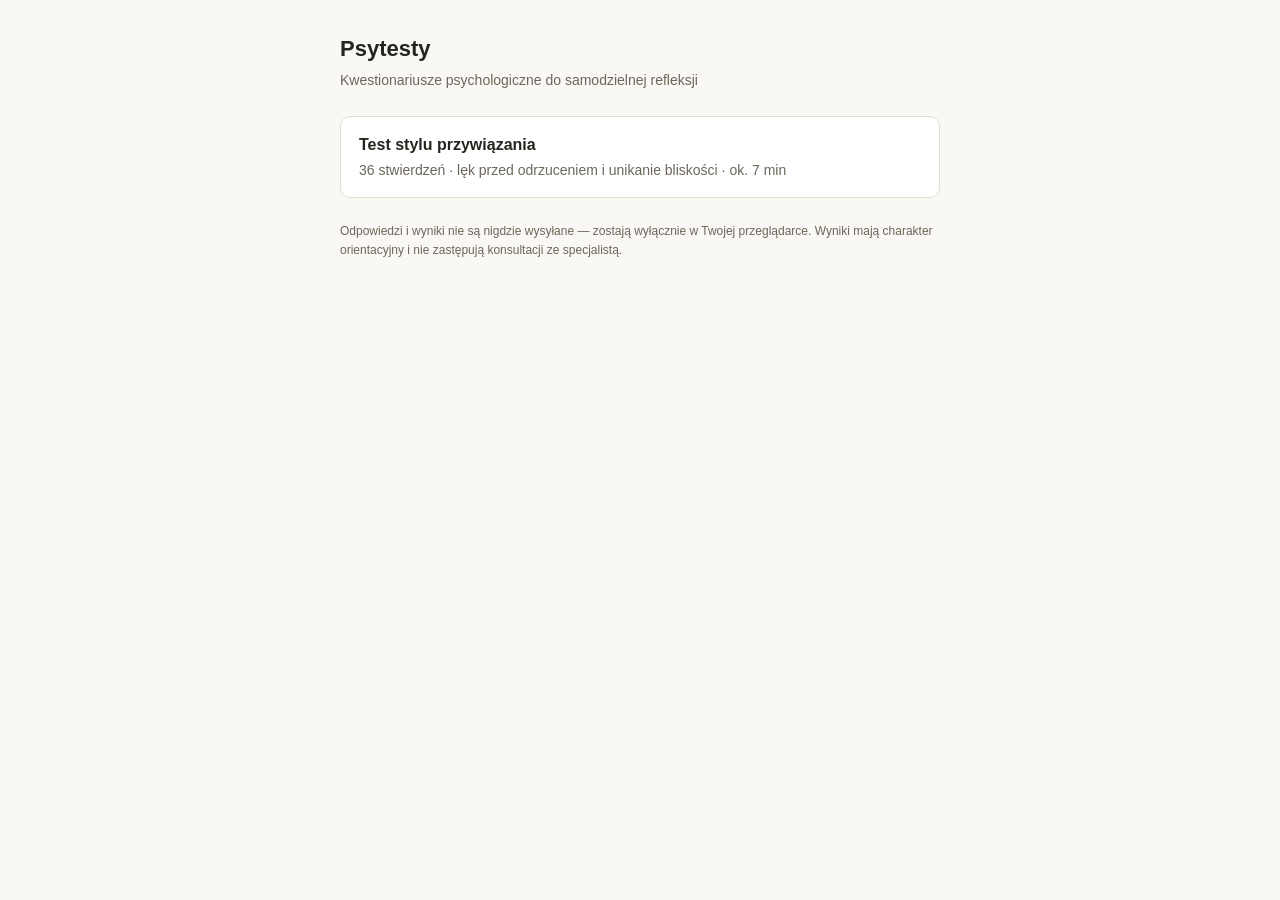
==== index.html @ dd5290df "Pierwsza wersja: strona startowa i test stylu przywiązania - index.html: lista testów - testy/test-p" ====
<!DOCTYPE html>
<html lang="pl">
<head>
<meta charset="UTF-8">
<meta name="viewport" content="width=device-width, initial-scale=1.0">
<title>Psytesty</title>
<style>
  :root{--bg:#FAF8F4;--surface:#FFF;--text:#26241F;--muted:#6B6759;--border:#E3DFD2;--accent:#0F6E56;--radius:10px;}
  @media (prefers-color-scheme: dark){:root{--bg:#1B1A17;--surface:#242320;--text:#EDEAE1;--muted:#B0AB9C;--border:#3A3833;--accent:#5DCAA5;}}
  *{box-sizing:border-box;}
  body{margin:0;font-family:-apple-system,BlinkMacSystemFont,"Segoe UI",Roboto,Helvetica,Arial,sans-serif;background:var(--bg);color:var(--text);line-height:1.55;}
  main{max-width:640px;margin:0 auto;padding:32px 20px 60px;}
  h1{font-size:22px;margin:0 0 4px;}
  .sub{color:var(--muted);font-size:14px;margin:0 0 24px;}
  a.card{display:block;background:var(--surface);border:1px solid var(--border);border-radius:var(--radius);padding:16px 18px;margin-bottom:12px;color:inherit;text-decoration:none;}
  a.card:hover{border-color:var(--accent);}
  .t{font-weight:600;font-size:16px;margin:0 0 2px;}
  .d{color:var(--muted);font-size:14px;margin:0;}
  .note{color:var(--muted);font-size:12px;margin-top:24px;}
</style>
</head>
<body>
<main>
  <h1>Psytesty</h1>
  <p class="sub">Kwestionariusze psychologiczne do samodzielnej refleksji</p>

  <!-- Nowy test: skopiuj blok <a class="card"> i zmień link, tytuł oraz opis -->
  <a class="card" href="testy/test-przywiazania.html">
    <p class="t">Test stylu przywiązania</p>
    <p class="d">36 stwierdzeń · lęk przed odrzuceniem i unikanie bliskości · ok. 7 min</p>
  </a>

  <p class="note">Odpowiedzi i wyniki nie są nigdzie wysyłane — zostają wyłącznie w Twojej przeglądarce.
  Wyniki mają charakter orientacyjny i nie zastępują konsultacji ze specjalistą.</p>
</main>
</body>
</html>
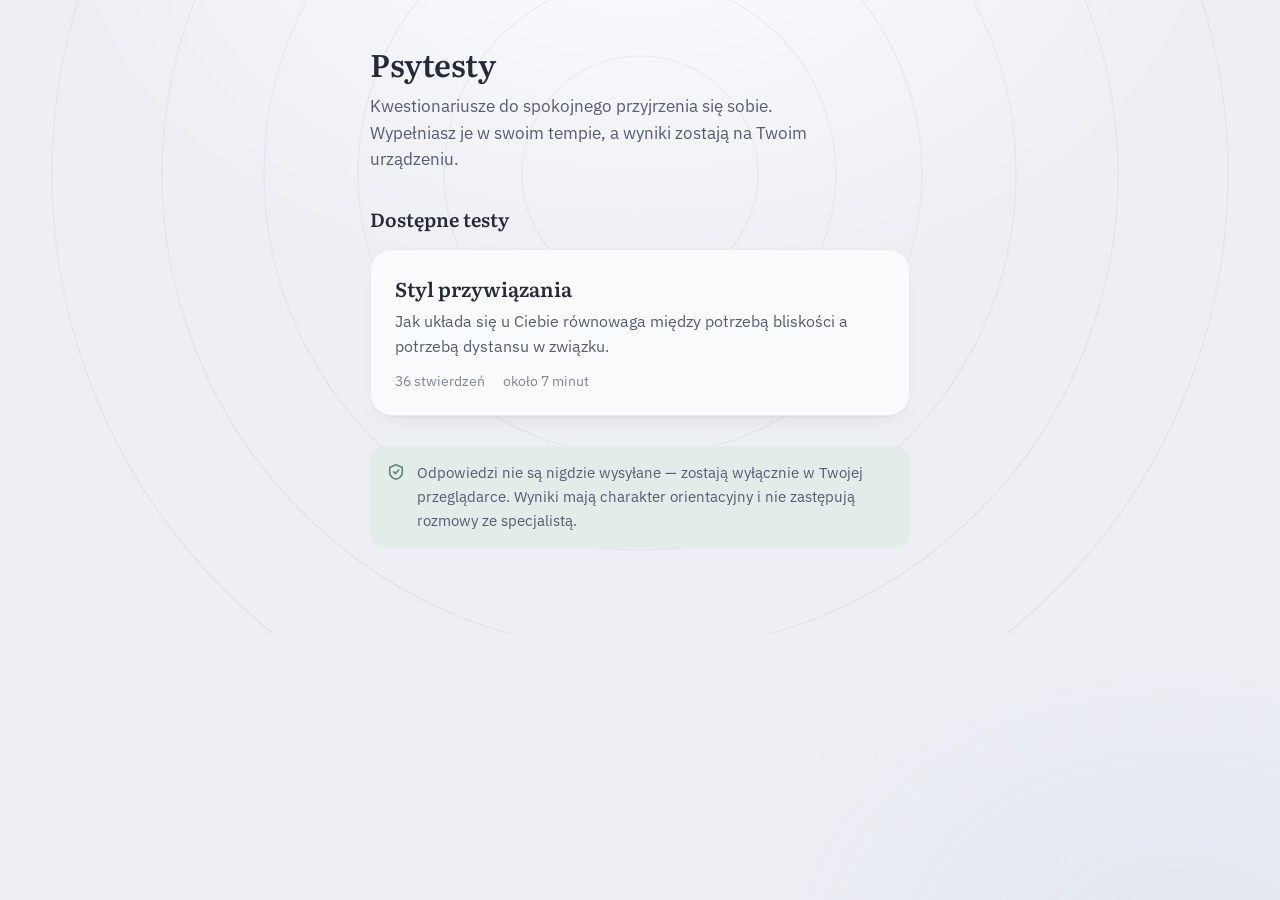
==== commit 21bbbd17: "Przebudowa warstwy wizualnej pod kątem czytelności - skala 1-7: siedem pełnowymiarowych wierszy z na" ====
--- a/index.html
+++ b/index.html
@@ -4,34 +4,190 @@
 <meta charset="UTF-8">
 <meta name="viewport" content="width=device-width, initial-scale=1.0">
 <title>Psytesty</title>
+<link rel="preconnect" href="https://fonts.googleapis.com">
+<link rel="preconnect" href="https://fonts.gstatic.com" crossorigin>
+<link href="https://fonts.googleapis.com/css2?family=IBM+Plex+Sans:wght@400;500;600&family=Literata:opsz,wght@7..72,400;7..72,500;7..72,600&display=swap&subset=latin,latin-ext" rel="stylesheet">
 <style>
-  :root{--bg:#FAF8F4;--surface:#FFF;--text:#26241F;--muted:#6B6759;--border:#E3DFD2;--accent:#0F6E56;--radius:10px;}
-  @media (prefers-color-scheme: dark){:root{--bg:#1B1A17;--surface:#242320;--text:#EDEAE1;--muted:#B0AB9C;--border:#3A3833;--accent:#5DCAA5;}}
+  :root{
+    --paper:#EDEFF4;
+    --paper-deep:#E3E7F0;
+    --surface:#FAFBFD;
+    --surface-2:#F1F3F8;
+    --ink:#262A38;
+    --ink-2:#555B70;
+    --ink-3:#7E849A;
+    --line:#DBDFEA;
+    --line-soft:#E8EBF2;
+    --calm:#4F6D8F;
+    --calm-deep:#3C5572;
+    --sage:#5F8578;
+    --sage-tint:#E2EDE9;
+    --r-md:14px;
+    --r-lg:22px;
+    --shadow:0 1px 2px rgba(38,42,56,.04), 0 8px 24px -16px rgba(38,42,56,.22);
+    --serif:"Literata",Georgia,"Times New Roman",serif;
+    --sans:"IBM Plex Sans",-apple-system,BlinkMacSystemFont,"Segoe UI",Roboto,Helvetica,Arial,sans-serif;
+  }
+  @media (prefers-color-scheme: dark){
+    :root{
+      --paper:#171A23;
+      --paper-deep:#12141B;
+      --surface:#1F2330;
+      --surface-2:#262B3A;
+      --ink:#E7E9F0;
+      --ink-2:#A9AFC2;
+      --ink-3:#848AA0;
+      --line:#333949;
+      --line-soft:#2A2F3D;
+      --calm:#8FB2D4;
+      --calm-deep:#A8C5E2;
+      --sage:#8FBBAC;
+      --sage-tint:#223630;
+      --shadow:0 1px 2px rgba(0,0,0,.2), 0 8px 24px -16px rgba(0,0,0,.6);
+    }
+  }
   *{box-sizing:border-box;}
-  body{margin:0;font-family:-apple-system,BlinkMacSystemFont,"Segoe UI",Roboto,Helvetica,Arial,sans-serif;background:var(--bg);color:var(--text);line-height:1.55;}
-  main{max-width:640px;margin:0 auto;padding:32px 20px 60px;}
-  h1{font-size:22px;margin:0 0 4px;}
-  .sub{color:var(--muted);font-size:14px;margin:0 0 24px;}
-  a.card{display:block;background:var(--surface);border:1px solid var(--border);border-radius:var(--radius);padding:16px 18px;margin-bottom:12px;color:inherit;text-decoration:none;}
-  a.card:hover{border-color:var(--accent);}
-  .t{font-weight:600;font-size:16px;margin:0 0 2px;}
-  .d{color:var(--muted);font-size:14px;margin:0;}
-  .note{color:var(--muted);font-size:12px;margin-top:24px;}
+  html{-webkit-text-size-adjust:100%;}
+  body{
+    margin:0;
+    font-family:var(--sans);
+    font-size:16px;
+    background:var(--paper);
+    color:var(--ink);
+    line-height:1.6;
+    -webkit-font-smoothing:antialiased;
+  }
+  .backdrop{
+    position:fixed;
+    inset:0;
+    z-index:0;
+    pointer-events:none;
+    overflow:hidden;
+    background:
+      radial-gradient(820px 520px at 50% -8%, var(--surface) 0%, rgba(0,0,0,0) 72%),
+      radial-gradient(640px 440px at 92% 104%, var(--paper-deep) 0%, rgba(0,0,0,0) 70%);
+  }
+  .backdrop svg{
+    position:absolute;
+    top:-14vh;
+    left:50%;
+    transform:translateX(-50%);
+    width:min(1180px,160vw);
+    height:auto;
+    color:var(--calm);
+    opacity:.085;
+  }
+  @media (prefers-color-scheme: dark){ .backdrop svg{opacity:.13;} }
+
+  main{
+    position:relative;
+    z-index:1;
+    max-width:580px;
+    margin:0 auto;
+    padding:46px 20px 72px;
+  }
+  h1{
+    font-family:var(--serif);
+    font-size:31px;
+    line-height:1.2;
+    font-weight:600;
+    letter-spacing:-.015em;
+    margin:0 0 10px;
+  }
+  .lede{
+    font-size:16.5px;
+    color:var(--ink-2);
+    margin:0 0 32px;
+    max-width:46ch;
+  }
+  h2{
+    font-family:var(--serif);
+    font-size:19px;
+    font-weight:600;
+    margin:0 0 14px;
+  }
+  a.test{
+    display:block;
+    background:var(--surface);
+    border:1px solid var(--line-soft);
+    border-radius:var(--r-lg);
+    padding:22px 24px;
+    margin-bottom:14px;
+    color:inherit;
+    text-decoration:none;
+    box-shadow:var(--shadow);
+    transition:border-color .14s ease;
+  }
+  a.test:hover{border-color:var(--calm);}
+  a.test:focus-visible{outline:2px solid var(--calm);outline-offset:3px;}
+  .test-name{
+    font-family:var(--serif);
+    font-weight:600;
+    font-size:20px;
+    margin:0 0 5px;
+  }
+  .test-desc{
+    color:var(--ink-2);
+    font-size:15.5px;
+    margin:0 0 12px;
+  }
+  .test-meta{
+    display:flex;
+    gap:18px;
+    font-size:14px;
+    color:var(--ink-3);
+  }
+  .safe-note{
+    display:flex;
+    gap:12px;
+    align-items:flex-start;
+    background:var(--sage-tint);
+    border-radius:var(--r-md);
+    padding:15px 17px;
+    font-size:15px;
+    color:var(--ink-2);
+    margin:30px 0 0;
+  }
+  .safe-note svg{flex:0 0 auto;margin-top:2px;color:var(--sage);}
+  @media (max-width:420px){
+    h1{font-size:26px;}
+    main{padding:34px 16px 60px;}
+  }
 </style>
 </head>
 <body>
+<div class="backdrop" aria-hidden="true">
+  <svg viewBox="0 0 1180 760" fill="none" xmlns="http://www.w3.org/2000/svg">
+    <g stroke="currentColor" stroke-width="1.15">
+      <circle cx="590" cy="300" r="118"/>
+      <circle cx="590" cy="300" r="196"/>
+      <circle cx="590" cy="300" r="282"/>
+      <circle cx="590" cy="300" r="376"/>
+      <circle cx="590" cy="300" r="478"/>
+      <circle cx="590" cy="300" r="588"/>
+    </g>
+  </svg>
+</div>
 <main>
   <h1>Psytesty</h1>
-  <p class="sub">Kwestionariusze psychologiczne do samodzielnej refleksji</p>
+  <p class="lede">Kwestionariusze do spokojnego przyjrzenia się sobie. Wypełniasz je w swoim tempie, a wyniki zostają na Twoim urządzeniu.</p>
 
-  <!-- Nowy test: skopiuj blok <a class="card"> i zmień link, tytuł oraz opis -->
-  <a class="card" href="testy/test-przywiazania.html">
-    <p class="t">Test stylu przywiązania</p>
-    <p class="d">36 stwierdzeń · lęk przed odrzuceniem i unikanie bliskości · ok. 7 min</p>
+  <h2>Dostępne testy</h2>
+
+  <!-- Nowy test: skopiuj blok <a class="test"> i zmień link, nazwę, opis oraz dane w .test-meta -->
+  <a class="test" href="testy/test-przywiazania.html">
+    <p class="test-name">Styl przywiązania</p>
+    <p class="test-desc">Jak układa się u Ciebie równowaga między potrzebą bliskości a potrzebą dystansu w związku.</p>
+    <div class="test-meta">
+      <span>36 stwierdzeń</span>
+      <span>około 7 minut</span>
+    </div>
   </a>
 
-  <p class="note">Odpowiedzi i wyniki nie są nigdzie wysyłane — zostają wyłącznie w Twojej przeglądarce.
-  Wyniki mają charakter orientacyjny i nie zastępują konsultacji ze specjalistą.</p>
+  <div class="safe-note">
+    <svg width="18" height="18" viewBox="0 0 18 18" fill="none" stroke="currentColor" stroke-width="1.6" stroke-linecap="round" stroke-linejoin="round" aria-hidden="true"><path d="M9 1.8 2.7 4.5v4.2c0 3.6 2.6 6.4 6.3 7.5 3.7-1.1 6.3-3.9 6.3-7.5V4.5Z"/><path d="m6.6 8.8 1.8 1.8 3.3-3.6"/></svg>
+    <span>Odpowiedzi nie są nigdzie wysyłane — zostają wyłącznie w Twojej przeglądarce. Wyniki mają charakter orientacyjny i nie zastępują rozmowy ze specjalistą.</span>
+  </div>
 </main>
 </body>
 </html>
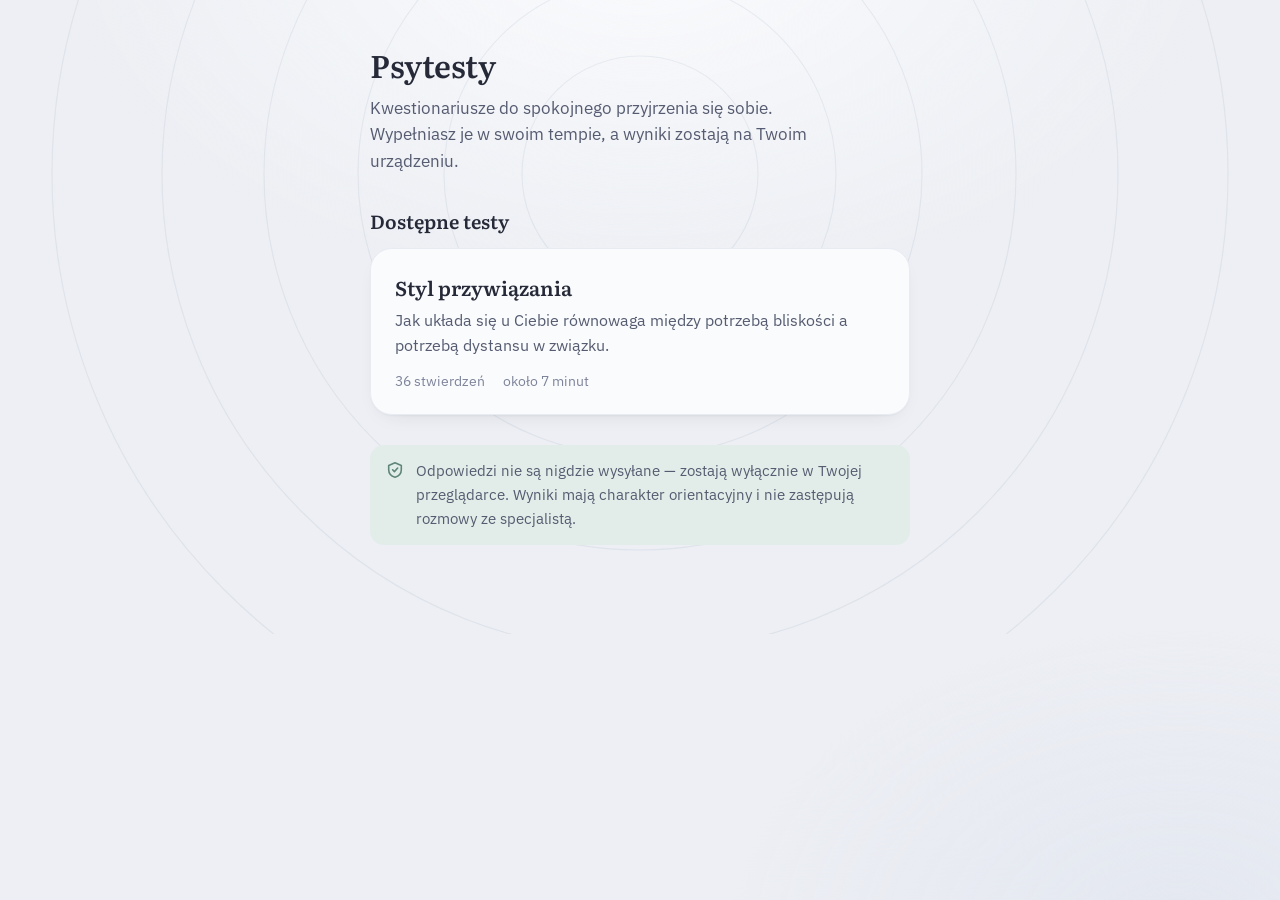
==== commit 60214808: "Treść testów w plikach JSON oraz zapis wyniku do PDF i wydruk Silnik (test.html + assets/engine.js) " ====
--- a/index.html
+++ b/index.html
@@ -7,152 +7,14 @@
 <link rel="preconnect" href="https://fonts.googleapis.com">
 <link rel="preconnect" href="https://fonts.gstatic.com" crossorigin>
 <link href="https://fonts.googleapis.com/css2?family=IBM+Plex+Sans:wght@400;500;600&family=Literata:opsz,wght@7..72,400;7..72,500;7..72,600&display=swap&subset=latin,latin-ext" rel="stylesheet">
+<link rel="stylesheet" href="assets/app.css">
 <style>
-  :root{
-    --paper:#EDEFF4;
-    --paper-deep:#E3E7F0;
-    --surface:#FAFBFD;
-    --surface-2:#F1F3F8;
-    --ink:#262A38;
-    --ink-2:#555B70;
-    --ink-3:#7E849A;
-    --line:#DBDFEA;
-    --line-soft:#E8EBF2;
-    --calm:#4F6D8F;
-    --calm-deep:#3C5572;
-    --sage:#5F8578;
-    --sage-tint:#E2EDE9;
-    --r-md:14px;
-    --r-lg:22px;
-    --shadow:0 1px 2px rgba(38,42,56,.04), 0 8px 24px -16px rgba(38,42,56,.22);
-    --serif:"Literata",Georgia,"Times New Roman",serif;
-    --sans:"IBM Plex Sans",-apple-system,BlinkMacSystemFont,"Segoe UI",Roboto,Helvetica,Arial,sans-serif;
-  }
-  @media (prefers-color-scheme: dark){
-    :root{
-      --paper:#171A23;
-      --paper-deep:#12141B;
-      --surface:#1F2330;
-      --surface-2:#262B3A;
-      --ink:#E7E9F0;
-      --ink-2:#A9AFC2;
-      --ink-3:#848AA0;
-      --line:#333949;
-      --line-soft:#2A2F3D;
-      --calm:#8FB2D4;
-      --calm-deep:#A8C5E2;
-      --sage:#8FBBAC;
-      --sage-tint:#223630;
-      --shadow:0 1px 2px rgba(0,0,0,.2), 0 8px 24px -16px rgba(0,0,0,.6);
-    }
-  }
-  *{box-sizing:border-box;}
-  html{-webkit-text-size-adjust:100%;}
-  body{
-    margin:0;
-    font-family:var(--sans);
-    font-size:16px;
-    background:var(--paper);
-    color:var(--ink);
-    line-height:1.6;
-    -webkit-font-smoothing:antialiased;
-  }
-  .backdrop{
-    position:fixed;
-    inset:0;
-    z-index:0;
-    pointer-events:none;
-    overflow:hidden;
-    background:
-      radial-gradient(820px 520px at 50% -8%, var(--surface) 0%, rgba(0,0,0,0) 72%),
-      radial-gradient(640px 440px at 92% 104%, var(--paper-deep) 0%, rgba(0,0,0,0) 70%);
-  }
-  .backdrop svg{
-    position:absolute;
-    top:-14vh;
-    left:50%;
-    transform:translateX(-50%);
-    width:min(1180px,160vw);
-    height:auto;
-    color:var(--calm);
-    opacity:.085;
-  }
-  @media (prefers-color-scheme: dark){ .backdrop svg{opacity:.13;} }
-
-  main{
-    position:relative;
-    z-index:1;
-    max-width:580px;
-    margin:0 auto;
-    padding:46px 20px 72px;
-  }
-  h1{
-    font-family:var(--serif);
-    font-size:31px;
-    line-height:1.2;
-    font-weight:600;
-    letter-spacing:-.015em;
-    margin:0 0 10px;
-  }
-  .lede{
-    font-size:16.5px;
-    color:var(--ink-2);
-    margin:0 0 32px;
-    max-width:46ch;
-  }
-  h2{
-    font-family:var(--serif);
-    font-size:19px;
-    font-weight:600;
-    margin:0 0 14px;
-  }
-  a.test{
-    display:block;
-    background:var(--surface);
-    border:1px solid var(--line-soft);
-    border-radius:var(--r-lg);
-    padding:22px 24px;
-    margin-bottom:14px;
-    color:inherit;
-    text-decoration:none;
-    box-shadow:var(--shadow);
-    transition:border-color .14s ease;
-  }
-  a.test:hover{border-color:var(--calm);}
-  a.test:focus-visible{outline:2px solid var(--calm);outline-offset:3px;}
-  .test-name{
-    font-family:var(--serif);
-    font-weight:600;
-    font-size:20px;
-    margin:0 0 5px;
-  }
-  .test-desc{
-    color:var(--ink-2);
-    font-size:15.5px;
-    margin:0 0 12px;
-  }
-  .test-meta{
-    display:flex;
-    gap:18px;
-    font-size:14px;
-    color:var(--ink-3);
-  }
-  .safe-note{
-    display:flex;
-    gap:12px;
-    align-items:flex-start;
-    background:var(--sage-tint);
-    border-radius:var(--r-md);
-    padding:15px 17px;
-    font-size:15px;
-    color:var(--ink-2);
-    margin:30px 0 0;
-  }
-  .safe-note svg{flex:0 0 auto;margin-top:2px;color:var(--sage);}
-  @media (max-width:420px){
-    h1{font-size:26px;}
-    main{padding:34px 16px 60px;}
-  }
+  main{padding-top:46px;}
+  h1{font-size:31px;letter-spacing:-.015em;}
+  .lede{font-size:16.5px;margin-bottom:32px;}
+  h2{margin-top:0;}
+  .safe-note{margin:30px 0 0;}
+  @media (max-width:420px){ h1{font-size:26px;} main{padding-top:34px;} }
 </style>
 </head>
 <body>
@@ -171,23 +33,43 @@
 <main>
   <h1>Psytesty</h1>
   <p class="lede">Kwestionariusze do spokojnego przyjrzenia się sobie. Wypełniasz je w swoim tempie, a wyniki zostają na Twoim urządzeniu.</p>
-
   <h2>Dostępne testy</h2>
-
-  <!-- Nowy test: skopiuj blok <a class="test"> i zmień link, nazwę, opis oraz dane w .test-meta -->
-  <a class="test" href="testy/test-przywiazania.html">
-    <p class="test-name">Styl przywiązania</p>
-    <p class="test-desc">Jak układa się u Ciebie równowaga między potrzebą bliskości a potrzebą dystansu w związku.</p>
-    <div class="test-meta">
-      <span>36 stwierdzeń</span>
-      <span>około 7 minut</span>
-    </div>
-  </a>
-
+  <div id="list"><p class="empty">Wczytywanie listy testów…</p></div>
   <div class="safe-note">
     <svg width="18" height="18" viewBox="0 0 18 18" fill="none" stroke="currentColor" stroke-width="1.6" stroke-linecap="round" stroke-linejoin="round" aria-hidden="true"><path d="M9 1.8 2.7 4.5v4.2c0 3.6 2.6 6.4 6.3 7.5 3.7-1.1 6.3-3.9 6.3-7.5V4.5Z"/><path d="m6.6 8.8 1.8 1.8 3.3-3.6"/></svg>
     <span>Odpowiedzi nie są nigdzie wysyłane — zostają wyłącznie w Twojej przeglądarce. Wyniki mają charakter orientacyjny i nie zastępują rozmowy ze specjalistą.</span>
   </div>
 </main>
+<script>
+// Lista testów pochodzi z testy/index.json — dodanie testu nie wymaga zmian w kodzie.
+(function(){
+  var box = document.getElementById('list');
+  function esc(s){ return String(s==null?'':s).replace(/[&<>"']/g,function(c){
+    return {'&':'&amp;','<':'&lt;','>':'&gt;','"':'&quot;',"'":'&#39;'}[c]; }); }
+
+  fetch('testy/index.json', {cache:'no-cache'})
+    .then(function(r){ if(!r.ok) throw new Error('HTTP '+r.status); return r.json(); })
+    .then(function(data){
+      var tests = (data && data.tests) || [];
+      if(!tests.length){ box.innerHTML = '<p class="empty">Nie dodano jeszcze żadnego testu.</p>'; return; }
+      box.innerHTML = tests.map(function(t){
+        var meta = [];
+        if(t.items) meta.push(t.items + ' stwierdzeń');
+        if(t.minutes) meta.push('około ' + t.minutes + ' minut');
+        return '<a class="test" href="test.html?id=' + encodeURIComponent(t.id) + '">' +
+          '<p class="test-name">' + esc(t.title) + '</p>' +
+          (t.short ? '<p class="test-desc">' + esc(t.short) + '</p>' : '') +
+          '<div class="test-meta">' + meta.map(function(m){ return '<span>'+esc(m)+'</span>'; }).join('') + '</div>' +
+        '</a>';
+      }).join('');
+    })
+    .catch(function(){
+      box.innerHTML = '<div class="banner">Nie udało się wczytać listy testów.' +
+        (location.protocol === 'file:'
+          ? ' Strona została otwarta bezpośrednio z dysku (adres file://), a przeglądarki blokują w tym trybie wczytywanie plików JSON. Otwórz ją przez adres https.'
+          : '') + '</div>';
+    });
+})();
+</script>
 </body>
 </html>
--- a/assets/app.css
+++ b/assets/app.css
@@ -0,0 +1,485 @@
+/* Psytesty — wspólny arkusz stylów dla strony startowej i silnika testów. */
+
+:root{
+  --paper:#EDEFF4;
+  --paper-deep:#E3E7F0;
+  --surface:#FAFBFD;
+  --surface-2:#F1F3F8;
+  --ink:#262A38;
+  --ink-2:#555B70;
+  --ink-3:#7E849A;
+  --line:#DBDFEA;
+  --line-soft:#E8EBF2;
+  --calm:#4F6D8F;
+  --calm-deep:#3C5572;
+  --calm-tint:#E2EAF3;
+  --sage:#5F8578;
+  --sage-tint:#E2EDE9;
+  --heather:#8E6B88;
+  --heather-tint:#EFE6EE;
+  --on-accent:#FFFFFF;
+  --r-sm:8px;
+  --r-md:14px;
+  --r-lg:22px;
+  --shadow:0 1px 2px rgba(38,42,56,.04), 0 8px 24px -16px rgba(38,42,56,.22);
+  --serif:"Literata",Georgia,"Times New Roman",serif;
+  --sans:"IBM Plex Sans",-apple-system,BlinkMacSystemFont,"Segoe UI",Roboto,Helvetica,Arial,sans-serif;
+}
+@media (prefers-color-scheme: dark){
+  :root{
+    --paper:#171A23;
+    --paper-deep:#12141B;
+    --surface:#1F2330;
+    --surface-2:#262B3A;
+    --ink:#E7E9F0;
+    --ink-2:#A9AFC2;
+    --ink-3:#848AA0;
+    --line:#333949;
+    --line-soft:#2A2F3D;
+    --calm:#8FB2D4;
+    --calm-deep:#A8C5E2;
+    --calm-tint:#26354A;
+    --sage:#8FBBAC;
+    --sage-tint:#223630;
+    --heather:#C2A0BB;
+    --heather-tint:#382936;
+    --on-accent:#141822;
+    --shadow:0 1px 2px rgba(0,0,0,.2), 0 8px 24px -16px rgba(0,0,0,.6);
+  }
+}
+
+*{box-sizing:border-box;}
+html{-webkit-text-size-adjust:100%;}
+body{
+  margin:0;
+  font-family:var(--sans);
+  font-size:16px;
+  background:var(--paper);
+  color:var(--ink);
+  line-height:1.6;
+  -webkit-font-smoothing:antialiased;
+}
+
+/* Tło: koncentryczne łuki — motyw kręgów na wodzie, bardzo niskie krycie */
+.backdrop{
+  position:fixed;
+  inset:0;
+  z-index:0;
+  pointer-events:none;
+  overflow:hidden;
+  background:
+    radial-gradient(820px 520px at 50% -8%, var(--surface) 0%, rgba(0,0,0,0) 72%),
+    radial-gradient(640px 440px at 92% 104%, var(--paper-deep) 0%, rgba(0,0,0,0) 70%);
+}
+.backdrop svg{
+  position:absolute;
+  top:-14vh;
+  left:50%;
+  transform:translateX(-50%);
+  width:min(1180px,160vw);
+  height:auto;
+  color:var(--calm);
+  opacity:.085;
+}
+@media (prefers-color-scheme: dark){ .backdrop svg{opacity:.13;} }
+
+main,#app{
+  position:relative;
+  z-index:1;
+  max-width:580px;
+  margin:0 auto;
+  padding:34px 20px 72px;
+}
+
+h1{
+  font-family:var(--serif);
+  font-size:27px;
+  line-height:1.25;
+  font-weight:600;
+  letter-spacing:-.01em;
+  margin:0 0 10px;
+}
+h2{
+  font-family:var(--serif);
+  font-size:19px;
+  font-weight:600;
+  margin:36px 0 12px;
+}
+.lede{
+  font-size:16px;
+  color:var(--ink-2);
+  margin:0 0 26px;
+  max-width:46ch;
+}
+.backlink{
+  display:inline-block;
+  font-size:14px;
+  color:var(--ink-3);
+  text-decoration:none;
+  background:none;
+  border:0;
+  padding:0;
+  margin-bottom:22px;
+  cursor:pointer;
+  font-family:inherit;
+}
+.backlink:hover{color:var(--calm);}
+
+.card{
+  background:var(--surface);
+  border:1px solid var(--line-soft);
+  border-radius:var(--r-lg);
+  padding:24px;
+  box-shadow:var(--shadow);
+}
+
+button{
+  font-family:inherit;
+  font-size:16px;
+  border-radius:var(--r-md);
+  border:1px solid var(--line);
+  background:var(--surface);
+  color:var(--ink);
+  padding:12px 18px;
+  cursor:pointer;
+  transition:background .14s ease, border-color .14s ease;
+}
+button:hover{background:var(--surface-2);}
+button:disabled{opacity:.38;cursor:default;}
+button:focus-visible, a:focus-visible{outline:2px solid var(--calm);outline-offset:3px;}
+.btn-primary{
+  background:var(--calm);
+  color:var(--on-accent);
+  border-color:var(--calm);
+  font-weight:500;
+  padding:15px 22px;
+}
+.btn-primary:hover{background:var(--calm-deep);border-color:var(--calm-deep);}
+.btn-block{width:100%;}
+.btn-quiet{border-color:transparent;background:none;color:var(--ink-3);padding:12px 4px;}
+.btn-quiet:hover{background:none;color:var(--ink);}
+
+/* --- Przebieg testu --- */
+.progress-head{
+  display:flex;
+  align-items:baseline;
+  justify-content:space-between;
+  gap:14px;
+  margin-bottom:9px;
+}
+.progress-count{font-size:16px;color:var(--ink-2);}
+.progress-count b{font-weight:600;color:var(--ink);font-variant-numeric:tabular-nums;}
+.progress-pct{font-size:14px;color:var(--ink-3);font-variant-numeric:tabular-nums;}
+.progress-track{
+  height:6px;
+  background:var(--paper-deep);
+  border-radius:99px;
+  overflow:hidden;
+  margin-bottom:30px;
+}
+@media (prefers-color-scheme: dark){ .progress-track{background:var(--surface-2);} }
+.progress-fill{
+  height:100%;
+  background:var(--calm);
+  border-radius:99px;
+  transition:width .28s cubic-bezier(.4,0,.2,1);
+}
+
+.statement{
+  font-family:var(--serif);
+  font-size:22px;
+  line-height:1.45;
+  font-weight:400;
+  margin:0 0 8px;
+  letter-spacing:-.005em;
+}
+.statement-hint{font-size:14px;color:var(--ink-3);margin:0 0 22px;}
+
+/* Skala: pełnowymiarowe wiersze z nazwą każdego stopnia */
+.scale{display:flex;flex-direction:column;gap:8px;margin-bottom:26px;}
+.opt{
+  display:flex;
+  align-items:center;
+  gap:15px;
+  width:100%;
+  min-height:54px;
+  padding:10px 16px;
+  text-align:left;
+  background:var(--surface);
+  border:1px solid var(--line);
+  border-radius:var(--r-md);
+  font-size:16.5px;
+  line-height:1.35;
+  color:var(--ink);
+}
+.opt:hover{border-color:var(--calm);background:var(--surface);}
+.opt-num{
+  flex:0 0 auto;
+  width:32px;
+  height:32px;
+  border-radius:50%;
+  display:flex;
+  align-items:center;
+  justify-content:center;
+  background:var(--surface-2);
+  border:1px solid var(--line);
+  color:var(--ink-2);
+  font-size:15px;
+  font-weight:600;
+  font-variant-numeric:tabular-nums;
+}
+.opt.selected{background:var(--calm-tint);border-color:var(--calm);font-weight:500;}
+.opt.selected .opt-num{background:var(--calm);border-color:var(--calm);color:var(--on-accent);}
+
+.nav-row{display:flex;justify-content:space-between;align-items:center;gap:12px;}
+
+/* --- Wynik --- */
+.result-head{
+  display:flex;
+  align-items:center;
+  justify-content:space-between;
+  gap:12px;
+  margin-bottom:18px;
+}
+.tag{
+  font-size:13.5px;
+  font-weight:500;
+  padding:4px 12px;
+  border-radius:99px;
+  background:var(--calm-tint);
+  color:var(--calm-deep);
+}
+.result-id{font-size:13px;color:var(--ink-3);font-variant-numeric:tabular-nums;}
+.style-name{
+  font-family:var(--serif);
+  font-size:28px;
+  line-height:1.2;
+  font-weight:600;
+  margin:0 0 10px;
+  letter-spacing:-.015em;
+}
+.style-desc{font-size:16.5px;color:var(--ink-2);margin:0;max-width:48ch;}
+
+.map{display:block;width:100%;max-width:320px;height:auto;margin:26px auto 4px;}
+.map-caption{font-size:13.5px;color:var(--ink-3);text-align:center;margin:0 0 4px;}
+
+.metric{margin-top:20px;}
+.metric-label{
+  display:flex;
+  justify-content:space-between;
+  align-items:baseline;
+  gap:10px;
+  font-size:15.5px;
+  margin-bottom:7px;
+}
+.metric-label span:last-child{font-weight:600;font-variant-numeric:tabular-nums;}
+.metric-track{height:10px;background:var(--surface-2);border-radius:99px;overflow:hidden;}
+.metric-fill{height:100%;border-radius:99px;}
+.metric-note{font-size:14px;color:var(--ink-3);margin:7px 0 0;}
+
+.divider{height:1px;background:var(--line-soft);border:0;margin:22px 0;}
+
+.result-actions{display:flex;gap:10px;flex-wrap:wrap;margin-top:20px;}
+.result-actions .btn-primary{flex:1 1 210px;}
+.result-actions .btn-secondary{flex:1 1 180px;}
+.btn-secondary{
+  display:inline-flex;
+  align-items:center;
+  justify-content:center;
+  gap:9px;
+  padding:15px 20px;
+  font-weight:500;
+  border-color:var(--line);
+}
+
+/* --- Historia --- */
+.hist-item{
+  display:flex;
+  justify-content:space-between;
+  align-items:center;
+  gap:14px;
+  width:100%;
+  padding:15px 4px;
+  border:0;
+  border-bottom:1px solid var(--line-soft);
+  border-radius:0;
+  background:none;
+  text-align:left;
+  cursor:pointer;
+}
+.hist-item:last-child{border-bottom:none;}
+.hist-item:hover{background:none;}
+.hist-item:hover .hist-style{color:var(--calm);}
+.hist-style{font-size:16.5px;font-weight:500;}
+.hist-date{font-size:14px;color:var(--ink-3);font-variant-numeric:tabular-nums;}
+.hist-chevron{color:var(--ink-3);flex:0 0 auto;}
+.empty{color:var(--ink-3);font-size:15.5px;text-align:center;padding:26px 10px;margin:0;}
+
+.answer-row{
+  display:flex;
+  justify-content:space-between;
+  gap:16px;
+  padding:11px 0;
+  border-bottom:1px solid var(--line-soft);
+  font-size:15px;
+}
+.answer-row:last-child{border-bottom:none;}
+.answer-q{color:var(--ink-2);}
+.answer-v{font-weight:600;white-space:nowrap;font-variant-numeric:tabular-nums;}
+
+.link-btn{
+  background:none;
+  border:0;
+  color:var(--calm);
+  padding:0;
+  font-size:15.5px;
+  font-weight:500;
+  text-decoration:underline;
+  text-underline-offset:3px;
+  text-decoration-color:var(--line);
+}
+.link-btn:hover{background:none;text-decoration-color:var(--calm);}
+
+.note{font-size:14px;color:var(--ink-3);margin-top:20px;max-width:52ch;}
+
+.banner{
+  background:var(--heather-tint);
+  color:var(--ink);
+  border:1px solid var(--heather);
+  border-radius:var(--r-md);
+  padding:14px 16px;
+  font-size:15px;
+  margin-bottom:18px;
+}
+
+.safe-note{
+  display:flex;
+  gap:12px;
+  align-items:flex-start;
+  background:var(--sage-tint);
+  border-radius:var(--r-md);
+  padding:14px 16px;
+  font-size:15px;
+  color:var(--ink-2);
+  margin:0 0 24px;
+}
+.safe-note svg{flex:0 0 auto;margin-top:2px;color:var(--sage);}
+
+/* --- Lista testów na stronie startowej --- */
+a.test{
+  display:block;
+  background:var(--surface);
+  border:1px solid var(--line-soft);
+  border-radius:var(--r-lg);
+  padding:22px 24px;
+  margin-bottom:14px;
+  color:inherit;
+  text-decoration:none;
+  box-shadow:var(--shadow);
+  transition:border-color .14s ease;
+}
+a.test:hover{border-color:var(--calm);}
+.test-name{font-family:var(--serif);font-weight:600;font-size:20px;margin:0 0 5px;}
+.test-desc{color:var(--ink-2);font-size:15.5px;margin:0 0 12px;}
+.test-meta{display:flex;gap:18px;font-size:14px;color:var(--ink-3);}
+
+/* --- Tylko do druku --- */
+.print-only{display:none;}
+
+@media (max-width:420px){
+  h1{font-size:24px;}
+  .statement{font-size:20px;}
+  .opt{font-size:16px;gap:12px;padding:10px 13px;}
+  main,#app{padding:26px 16px 60px;}
+}
+@media (prefers-reduced-motion: reduce){
+  *{transition:none !important;animation:none !important;}
+}
+
+/* =========================================================================
+   Wydruk i zapis do PDF.
+   Kolory wymuszone na jasne, żeby wydruk był czytelny niezależnie od tego,
+   czy przeglądarka pracuje w trybie ciemnym.
+   ========================================================================= */
+@media print{
+  :root, :root *{
+    --paper:#FFFFFF;
+    --paper-deep:#FFFFFF;
+    --surface:#FFFFFF;
+    --surface-2:#F0F0F2;
+    --ink:#101014;
+    --ink-2:#33343C;
+    --ink-3:#5A5C66;
+    --line:#B8BAC4;
+    --line-soft:#D7D9E0;
+    --calm:#3C5572;
+    --calm-deep:#2B3F55;
+    --calm-tint:#EAEFF5;
+    --sage:#4E7366;
+    --sage-tint:#E9F1EE;
+    --heather:#7A5874;
+    --heather-tint:#F2E9F1;
+  }
+  @page{ margin:16mm 15mm; }
+  html,body{background:#fff !important;color:#101014 !important;}
+  .backdrop, .result-actions, .nav-row, .backlink, #toggleAnswers,
+  .link-btn, .tag, .result-head{ display:none !important; }
+  main,#app{max-width:none;padding:0;}
+  .card{
+    border:0 !important;
+    box-shadow:none !important;
+    padding:0 !important;
+    background:#fff !important;
+  }
+  .print-only{display:block;}
+  .print-head{
+    display:flex;
+    justify-content:space-between;
+    align-items:baseline;
+    gap:16px;
+    border-bottom:1.5px solid #101014;
+    padding-bottom:8px;
+    margin-bottom:20px;
+  }
+  .print-head .print-title{
+    font-family:var(--serif);
+    font-size:16pt;
+    font-weight:600;
+  }
+  .print-head .print-date{font-size:10pt;color:#33343C;}
+  .style-name{font-size:21pt;margin-bottom:8px;}
+  .style-desc{font-size:11.5pt;color:#101014;max-width:none;}
+  .map{max-width:78mm;margin:14px auto 4px;}
+  .metric-label{font-size:11.5pt;}
+  .metric-note{font-size:9.5pt;}
+  .metric-track, .metric-fill{
+    -webkit-print-color-adjust:exact;
+    print-color-adjust:exact;
+  }
+  .map rect{ -webkit-print-color-adjust:exact; print-color-adjust:exact; }
+  #answersPanel{
+    display:block !important;
+    padding:0 !important;
+    break-before:page;
+    page-break-before:always;
+  }
+  .answers-title{
+    display:block;
+    font-family:var(--serif);
+    font-size:13pt;
+    font-weight:600;
+    margin:0 0 12px;
+  }
+  .answer-row{font-size:10pt;padding:6px 0;break-inside:avoid;page-break-inside:avoid;}
+  .answer-v{font-size:10pt;}
+  .note{font-size:9.5pt;color:#33343C;max-width:none;margin-top:16px;}
+  .print-foot{
+    display:block;
+    border-top:1px solid #B8BAC4;
+    margin-top:18px;
+    padding-top:8px;
+    font-size:9pt;
+    color:#5A5C66;
+  }
+  .divider{background:#D7D9E0;}
+}
